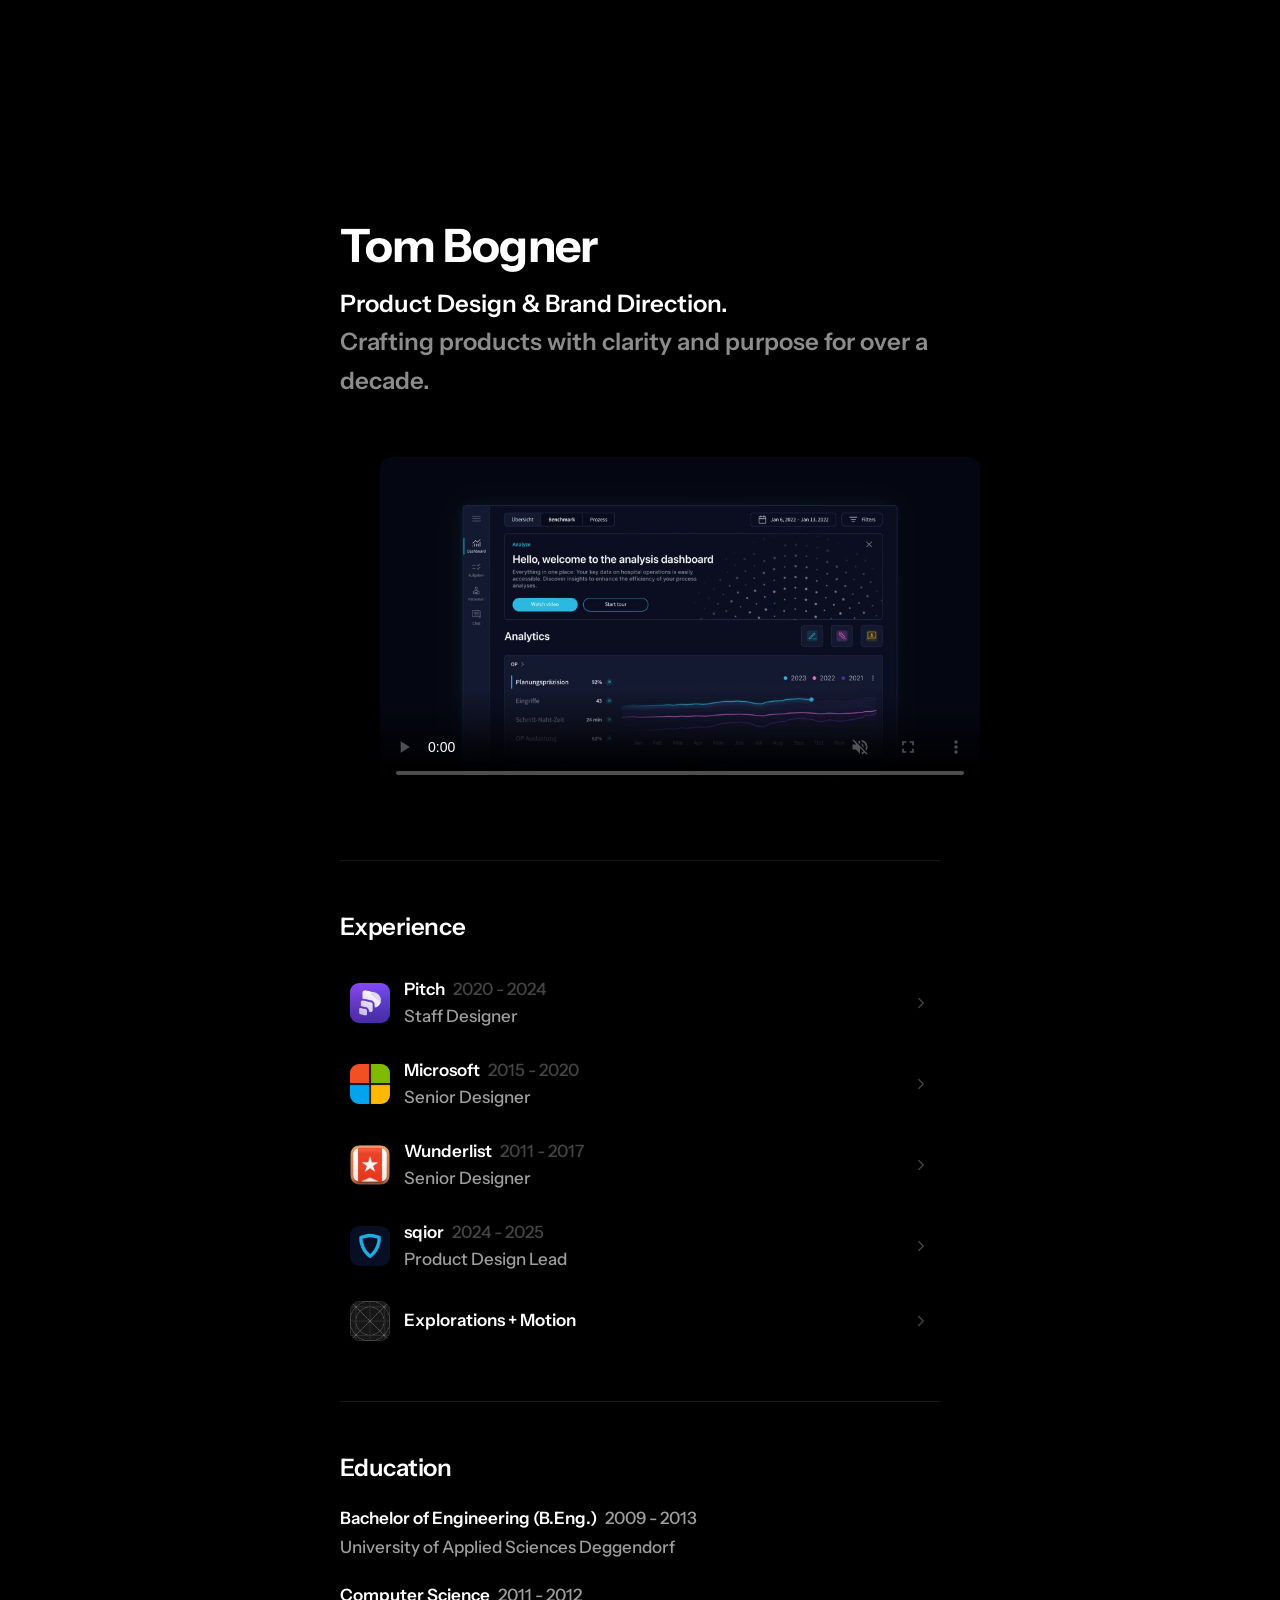
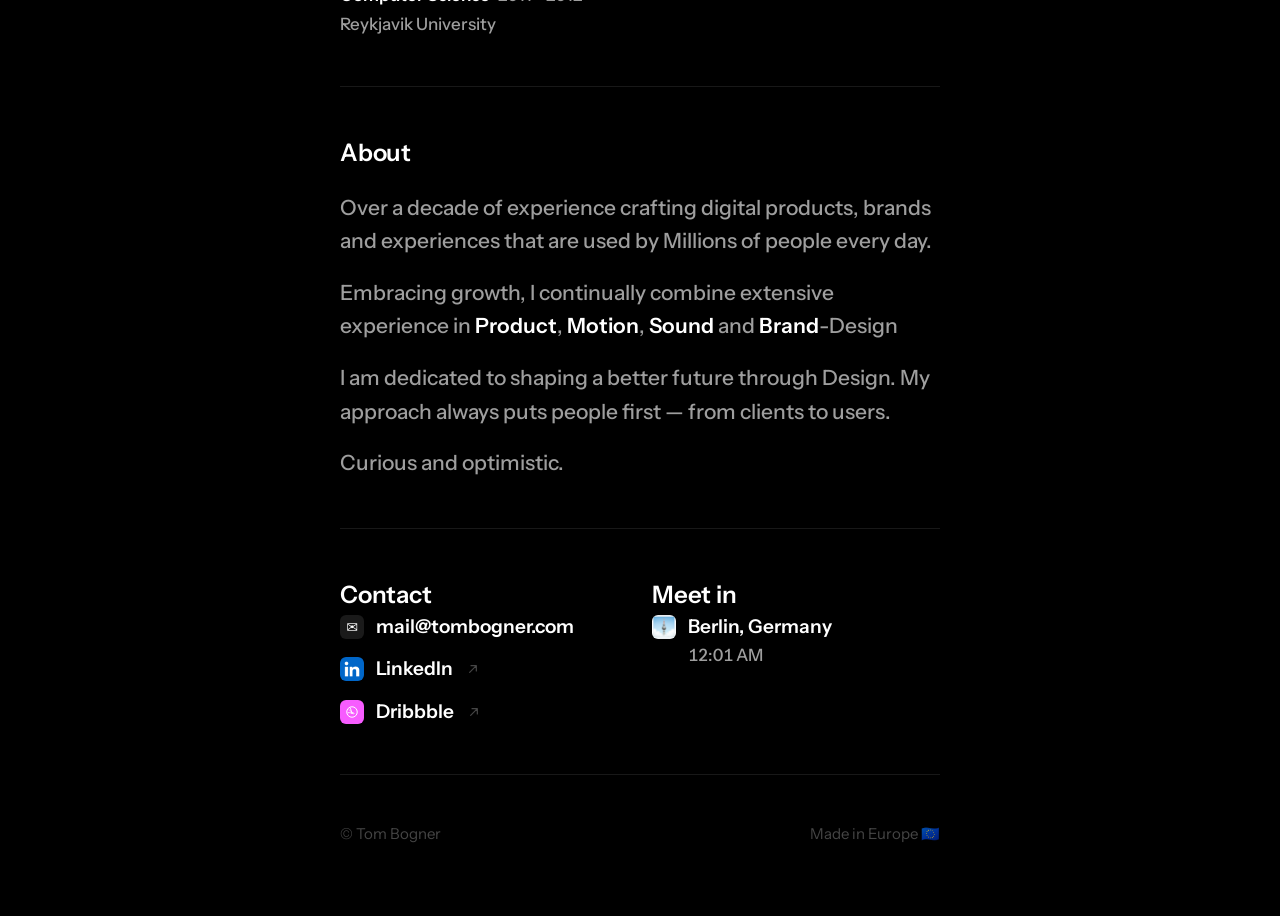
==== index.html @ 4bff400d "Add static portfolio homepage for GitHub Pages Migrate tombogner.com from Framer to a root-level sta" ====
<!DOCTYPE html>
<html lang="en">
  <head>
    <meta charset="utf-8" />
    <meta name="viewport" content="width=device-width, initial-scale=1" />
    <title>Tom Bogner</title>
    <meta name="description" content="Product Design &amp; Brand Direction." />
    <link rel="canonical" href="https://www.tombogner.com/" />

    <meta property="og:type" content="website" />
    <meta property="og:title" content="Tom Bogner" />
    <meta property="og:description" content="Product Design &amp; Brand Direction." />
    <meta property="og:url" content="https://www.tombogner.com/" />
    <meta property="og:image" content="https://www.tombogner.com/assets/og.jpg" />

    <meta name="twitter:card" content="summary_large_image" />
    <meta name="twitter:title" content="Tom Bogner" />
    <meta name="twitter:description" content="Product Design &amp; Brand Direction." />
    <meta name="twitter:image" content="https://www.tombogner.com/assets/og.jpg" />

    <link
      rel="icon"
      href="assets/favicon-light.png"
      media="(prefers-color-scheme: light)"
    />
    <link
      rel="icon"
      href="assets/favicon-dark.png"
      media="(prefers-color-scheme: dark)"
    />

    <link rel="preconnect" href="https://fonts.googleapis.com" />
    <link rel="preconnect" href="https://fonts.gstatic.com" crossorigin />
    <link
      href="https://fonts.googleapis.com/css2?family=Instrument+Sans:ital,wght@0,400;0,500;0,600;0,700;1,500;1,600;1,700&display=swap"
      rel="stylesheet"
    />
    <link rel="stylesheet" href="css/styles.css" />
  </head>
  <body>
    <div class="page">
      <header class="hero">
        <h1>Tom Bogner</h1>
        <p class="hero-lead">
          Product Design &amp; Brand Direction.<br />
          <span class="muted"
            >Crafting products with clarity and purpose for over a decade.</span
          >
        </p>
      </header>

      <figure class="media">
        <video
          controls
          muted
          playsinline
          preload="metadata"
          poster="assets/showreel-poster.jpg"
          aria-label="Selected work showreel"
        >
          <source src="assets/showreel.mp4" type="video/mp4" />
        </video>
      </figure>

      <hr class="divider" />

      <section class="section" id="experience" aria-labelledby="experience-title">
        <h2 class="section-title" id="experience-title">Experience</h2>
        <ul class="experience-list">
          <li>
            <a class="experience-item" href="pitch/">
              <img
                class="experience-logo"
                src="assets/logos/pitch.png"
                alt=""
                width="40"
                height="40"
              />
              <span class="experience-copy">
                <span class="experience-top">
                  <span class="experience-company">Pitch</span>
                  <span class="experience-years">2020 - 2024</span>
                </span>
                <span class="experience-role">Staff Designer</span>
              </span>
              <span class="chevron" aria-hidden="true">
                <svg viewBox="0 0 24 24" fill="none" stroke="currentColor" stroke-width="1.8">
                  <path d="M9 6l6 6-6 6" stroke-linecap="round" stroke-linejoin="round" />
                </svg>
              </span>
            </a>
          </li>
          <li>
            <a class="experience-item" href="microsoft/">
              <img
                class="experience-logo"
                src="assets/logos/microsoft.png"
                alt=""
                width="40"
                height="40"
              />
              <span class="experience-copy">
                <span class="experience-top">
                  <span class="experience-company">Microsoft</span>
                  <span class="experience-years">2015 - 2020</span>
                </span>
                <span class="experience-role">Senior Designer</span>
              </span>
              <span class="chevron" aria-hidden="true">
                <svg viewBox="0 0 24 24" fill="none" stroke="currentColor" stroke-width="1.8">
                  <path d="M9 6l6 6-6 6" stroke-linecap="round" stroke-linejoin="round" />
                </svg>
              </span>
            </a>
          </li>
          <li>
            <a class="experience-item" href="app-basics/">
              <img
                class="experience-logo"
                src="assets/logos/wunderlist.png"
                alt=""
                width="40"
                height="40"
              />
              <span class="experience-copy">
                <span class="experience-top">
                  <span class="experience-company">Wunderlist</span>
                  <span class="experience-years">2011 - 2017</span>
                </span>
                <span class="experience-role">Senior Designer</span>
              </span>
              <span class="chevron" aria-hidden="true">
                <svg viewBox="0 0 24 24" fill="none" stroke="currentColor" stroke-width="1.8">
                  <path d="M9 6l6 6-6 6" stroke-linecap="round" stroke-linejoin="round" />
                </svg>
              </span>
            </a>
          </li>
          <li>
            <a class="experience-item" href="sqior/">
              <img
                class="experience-logo"
                src="assets/logos/sqior.png"
                alt=""
                width="40"
                height="40"
              />
              <span class="experience-copy">
                <span class="experience-top">
                  <span class="experience-company">sqior</span>
                  <span class="experience-years">2024 - 2025</span>
                </span>
                <span class="experience-role">Product Design Lead</span>
              </span>
              <span class="chevron" aria-hidden="true">
                <svg viewBox="0 0 24 24" fill="none" stroke="currentColor" stroke-width="1.8">
                  <path d="M9 6l6 6-6 6" stroke-linecap="round" stroke-linejoin="round" />
                </svg>
              </span>
            </a>
          </li>
          <li>
            <a class="experience-item" href="motion-explorations/">
              <img
                class="experience-logo"
                src="assets/logos/explorations.png"
                alt=""
                width="40"
                height="40"
              />
              <span class="experience-copy">
                <span class="experience-top">
                  <span class="experience-company">Explorations + Motion</span>
                </span>
              </span>
              <span class="chevron" aria-hidden="true">
                <svg viewBox="0 0 24 24" fill="none" stroke="currentColor" stroke-width="1.8">
                  <path d="M9 6l6 6-6 6" stroke-linecap="round" stroke-linejoin="round" />
                </svg>
              </span>
            </a>
          </li>
        </ul>
      </section>

      <hr class="divider" />

      <section class="section" id="education" aria-labelledby="education-title">
        <h2 class="section-title" id="education-title">Education</h2>
        <ul class="education-list">
          <li class="education-item">
            <div class="education-top">
              <span class="education-degree">Bachelor of Engineering (B.Eng.)</span>
              <span class="education-years">2009 - 2013</span>
            </div>
            <div class="education-school">University of Applied Sciences Deggendorf</div>
          </li>
          <li class="education-item">
            <div class="education-top">
              <span class="education-degree">Computer Science</span>
              <span class="education-years">2011 - 2012</span>
            </div>
            <div class="education-school">Reykjavik University</div>
          </li>
        </ul>
      </section>

      <hr class="divider" />

      <section class="section" id="about" aria-labelledby="about-title">
        <h2 class="section-title" id="about-title">About</h2>
        <div class="about-copy">
          <p>
            Over a decade of experience crafting digital products, brands and
            experiences that are used by Millions of people every day.
          </p>
          <p>
            Embracing growth, I continually combine extensive experience in
            <span class="emphasis">Product</span>,
            <span class="emphasis">Motion</span>,
            <span class="emphasis">Sound</span> and
            <span class="emphasis">Brand</span>-Design
          </p>
          <p>
            I am dedicated to shaping a better future through Design. My approach
            always puts people first — from clients to users.
          </p>
          <p>Curious and optimistic.</p>
        </div>
      </section>

      <hr class="divider" />

      <section class="section bottom-grid" aria-label="Contact and location">
        <div id="contact">
          <h2 class="section-title">Contact</h2>
          <ul class="contact-list">
            <li>
              <a class="contact-link" href="mailto:thomasbogner89@gmail.com">
                <span class="icon-tile mail" aria-hidden="true">✉️</span>
                <span>mail@tombogner.com</span>
              </a>
            </li>
            <li>
              <a
                class="contact-link"
                href="https://www.linkedin.com/in/tbogner/"
                target="_blank"
                rel="noopener noreferrer"
              >
                <span class="icon-tile" aria-hidden="true">
                  <img src="assets/logos/linkedin.png" alt="" width="24" height="24" />
                </span>
                <span>LinkedIn</span>
                <span class="external" aria-hidden="true">
                  <svg viewBox="0 0 24 24" fill="none" stroke="currentColor" stroke-width="1.8">
                    <path d="M7 17L17 7M9 7h8v8" stroke-linecap="round" stroke-linejoin="round" />
                  </svg>
                </span>
              </a>
            </li>
            <li>
              <a
                class="contact-link"
                href="https://dribbble.com/bogner"
                target="_blank"
                rel="noopener noreferrer"
              >
                <span class="icon-tile dribbble" aria-hidden="true">
                  <svg viewBox="0 0 24 24" aria-hidden="true">
                    <circle cx="12" cy="12" r="9" fill="none" stroke="currentColor" stroke-width="1.7" />
                    <path
                      d="M7.2 8.2c2.4 2.7 5.1 4.8 8.3 6.1M5.4 13.2c2.9-.3 5.7.1 8.6 1.8M9.2 5.6c1.5 2.8 2.4 5.8 2.6 8.9"
                      fill="none"
                      stroke="currentColor"
                      stroke-width="1.5"
                      stroke-linecap="round"
                    />
                  </svg>
                </span>
                <span>Dribbble</span>
                <span class="external" aria-hidden="true">
                  <svg viewBox="0 0 24 24" fill="none" stroke="currentColor" stroke-width="1.8">
                    <path d="M7 17L17 7M9 7h8v8" stroke-linecap="round" stroke-linejoin="round" />
                  </svg>
                </span>
              </a>
            </li>
          </ul>
        </div>

        <div id="meet">
          <h2 class="section-title">Meet in</h2>
          <ul class="meet-list">
            <li>
              <div class="meet-row">
                <span class="icon-tile" aria-hidden="true">
                  <img src="assets/logos/berlin.png" alt="" width="24" height="24" />
                </span>
                <span>Berlin, Germany</span>
              </div>
              <div
                class="berlin-time"
                id="berlin-clock"
                aria-live="polite"
                title="Current time in Europe/Berlin"
              >
                --:--
              </div>
            </li>
          </ul>
        </div>
      </section>

      <hr class="divider" />

      <footer class="site-footer">
        <span>© Tom Bogner</span>
        <a href="presentation/">Made in Europe 🇪🇺</a>
      </footer>
    </div>

    <script src="js/main.js" defer></script>
  </body>
</html>
---- css/styles.css ----
:root {
  --bg: #000000;
  --bg-elevated: #0a0a0a;
  --text: #ffffff;
  --text-muted: #9e9e9e;
  --text-dim: #454545;
  --text-soft: rgb(140, 140, 140);
  --accent-pink: #f75cff;
  --accent-blue: rgb(0, 153, 255);
  --divider: #ededed1a;
  --font: "Instrument Sans", system-ui, sans-serif;
  --content-width: 680px;
  --radius-media: 12px;
  --radius-row: 10px;
}

*,
*::before,
*::after {
  box-sizing: border-box;
}

html {
  scroll-behavior: smooth;
}

body {
  margin: 0;
  min-height: 100vh;
  background: var(--bg);
  color: var(--text);
  font-family: var(--font);
  font-size: 17px;
  line-height: 1.5;
  -webkit-font-smoothing: antialiased;
  text-rendering: optimizeLegibility;
}

img,
video {
  display: block;
  max-width: 100%;
}

a {
  color: inherit;
  text-decoration: none;
}

a:focus-visible {
  outline: 2px solid var(--accent-blue);
  outline-offset: 3px;
}

.page {
  width: min(100%, var(--content-width));
  margin: 0 auto;
  padding: 80px 40px 48px;
  display: flex;
  flex-direction: column;
  gap: 40px;
}

/* Hero */
.hero {
  display: flex;
  flex-direction: column;
  gap: 12px;
  padding-top: clamp(48px, 18vh, 140px);
  opacity: 0;
  transform: translateY(16px);
  animation: rise 0.8s ease forwards;
}

.hero h1 {
  margin: 0;
  font-size: clamp(36px, 7vw, 46px);
  font-weight: 700;
  letter-spacing: -0.02em;
  line-height: 1.15;
}

.hero-lead {
  margin: 0;
  font-size: clamp(18px, 3.2vw, 24px);
  font-weight: 600;
  line-height: 1.6;
}

.hero-lead .muted {
  color: var(--text-soft);
}

/* Media */
.media {
  width: 100%;
  border-radius: var(--radius-media);
  overflow: hidden;
  background: #111;
  opacity: 0;
  transform: translateY(20px);
  animation: rise 0.9s ease 0.12s forwards;
}

.media video {
  width: 100%;
  aspect-ratio: 16 / 9;
  object-fit: cover;
  background: #000;
}

/* Sections */
.section {
  display: flex;
  flex-direction: column;
  gap: 20px;
  padding-top: 8px;
  opacity: 0;
  transform: translateY(18px);
}

.section.is-visible {
  animation: rise 0.7s ease forwards;
}

.section-title {
  margin: 0;
  font-size: 24px;
  font-weight: 600;
  letter-spacing: -0.01em;
}

.divider {
  width: min(100%, 600px);
  height: 1px;
  background: var(--divider);
  border: 0;
  margin: 8px 0 0;
}

/* Experience */
.experience-list {
  list-style: none;
  margin: 0;
  padding: 0;
  display: flex;
  flex-direction: column;
  gap: 4px;
}

.experience-item {
  display: flex;
  align-items: center;
  gap: 14px;
  width: 100%;
  padding: 12px 10px;
  border-radius: var(--radius-row);
  background: transparent;
  transition: background-color 0.25s ease, transform 0.25s ease;
}

.experience-item:hover {
  background: var(--bg-elevated);
}

.experience-item:hover .chevron {
  color: var(--text);
  transform: translateX(3px);
}

.experience-logo {
  width: 40px;
  height: 40px;
  border-radius: 9px;
  object-fit: cover;
  flex: none;
  background: #111;
}

.experience-copy {
  flex: 1;
  min-width: 0;
  display: flex;
  flex-direction: column;
  gap: 2px;
}

.experience-top {
  display: flex;
  flex-wrap: wrap;
  align-items: baseline;
  gap: 8px;
  font-size: 17px;
}

.experience-company {
  font-weight: 600;
  color: var(--text);
}

.experience-years {
  font-weight: 500;
  color: var(--text-dim);
}

.experience-role {
  font-size: 17px;
  font-weight: 500;
  color: var(--text-muted);
}

.chevron {
  flex: none;
  color: var(--text-dim);
  transition: color 0.25s ease, transform 0.25s ease;
  display: inline-flex;
}

.chevron svg {
  width: 18px;
  height: 18px;
}

/* Education */
.education-list {
  list-style: none;
  margin: 0;
  padding: 0;
  display: flex;
  flex-direction: column;
  gap: 22px;
}

.education-item {
  display: flex;
  flex-direction: column;
  gap: 4px;
}

.education-top {
  display: flex;
  flex-wrap: wrap;
  align-items: baseline;
  gap: 8px;
  font-size: 17px;
}

.education-degree {
  font-weight: 600;
  color: var(--text);
}

.education-years {
  font-weight: 500;
  color: var(--text-muted);
}

.education-school {
  font-size: 17px;
  font-weight: 500;
  color: var(--text-muted);
}

/* About */
.about-copy {
  display: flex;
  flex-direction: column;
  gap: 18px;
  max-width: 600px;
}

.about-copy p {
  margin: 0;
  font-size: clamp(17px, 2.4vw, 21px);
  font-weight: 500;
  line-height: 1.6;
  color: var(--text-muted);
}

.about-copy .emphasis {
  color: var(--text);
  font-weight: 600;
}

/* Contact + Meet */
.bottom-grid {
  display: grid;
  grid-template-columns: 1fr 1fr;
  gap: 32px 24px;
}

.contact-list,
.meet-list {
  list-style: none;
  margin: 0;
  padding: 0;
  display: flex;
  flex-direction: column;
  gap: 14px;
}

.contact-link,
.meet-row {
  display: flex;
  align-items: center;
  gap: 12px;
  font-size: 19px;
  font-weight: 600;
  min-height: 28px;
}

.contact-link {
  width: fit-content;
  transition: opacity 0.2s ease;
}

.contact-link:hover {
  opacity: 0.8;
}

.contact-link .external {
  color: var(--text-dim);
  display: inline-flex;
}

.contact-link .external svg {
  width: 16px;
  height: 16px;
}

.icon-tile {
  width: 24px;
  height: 24px;
  border-radius: 6px;
  display: inline-flex;
  align-items: center;
  justify-content: center;
  flex: none;
  overflow: hidden;
  font-size: 14px;
  line-height: 1;
}

.icon-tile img {
  width: 100%;
  height: 100%;
  object-fit: cover;
}

.icon-tile.mail {
  background: #1a1a1a;
}

.icon-tile.dribbble {
  background: var(--accent-pink);
  color: #fff;
}

.icon-tile.dribbble svg {
  width: 14px;
  height: 14px;
  fill: currentColor;
}

.berlin-time {
  margin: 2px 0 0 36px;
  font-size: 17px;
  font-weight: 500;
  color: var(--text-muted);
  font-variant-numeric: tabular-nums;
}

/* Footer */
.site-footer {
  display: flex;
  justify-content: space-between;
  align-items: center;
  gap: 16px;
  padding-top: 8px;
  padding-bottom: 24px;
  font-size: 15px;
  line-height: 1.4;
  color: var(--text-dim);
}

.site-footer a {
  color: var(--text-dim);
  transition: color 0.2s ease;
}

.site-footer a:hover {
  color: var(--text-muted);
}

/* Case study stubs */
.stub-page {
  min-height: 100vh;
  display: flex;
  flex-direction: column;
}

.stub-nav {
  width: min(100%, var(--content-width));
  margin: 0 auto;
  padding: 28px 40px 0;
}

.stub-nav a {
  color: var(--text-muted);
  font-weight: 500;
  transition: color 0.2s ease;
}

.stub-nav a:hover {
  color: var(--text);
}

.stub-main {
  width: min(100%, var(--content-width));
  margin: 0 auto;
  padding: 80px 40px 64px;
  flex: 1;
}

.stub-eyebrow {
  margin: 0 0 12px;
  color: var(--text-muted);
  font-size: 17px;
  font-weight: 500;
}

.stub-main h1 {
  margin: 0 0 16px;
  font-size: clamp(32px, 6vw, 42px);
  font-weight: 700;
  letter-spacing: -0.02em;
}

.stub-main p {
  margin: 0;
  max-width: 36em;
  color: var(--text-muted);
  font-size: 19px;
  line-height: 1.6;
}

@keyframes rise {
  to {
    opacity: 1;
    transform: translateY(0);
  }
}

@media (max-width: 720px) {
  .page {
    padding: 48px 24px 40px;
    gap: 32px;
  }

  .hero {
    padding-top: 36px;
  }

  .bottom-grid {
    grid-template-columns: 1fr;
    gap: 40px;
  }

  .berlin-time {
    margin-left: 36px;
  }

  .site-footer {
    flex-direction: column;
    align-items: flex-start;
  }

  .stub-nav,
  .stub-main {
    padding-left: 24px;
    padding-right: 24px;
  }
}

@media (prefers-reduced-motion: reduce) {
  *,
  *::before,
  *::after {
    animation: none !important;
    transition: none !important;
  }

  .hero,
  .media,
  .section {
    opacity: 1;
    transform: none;
  }
}
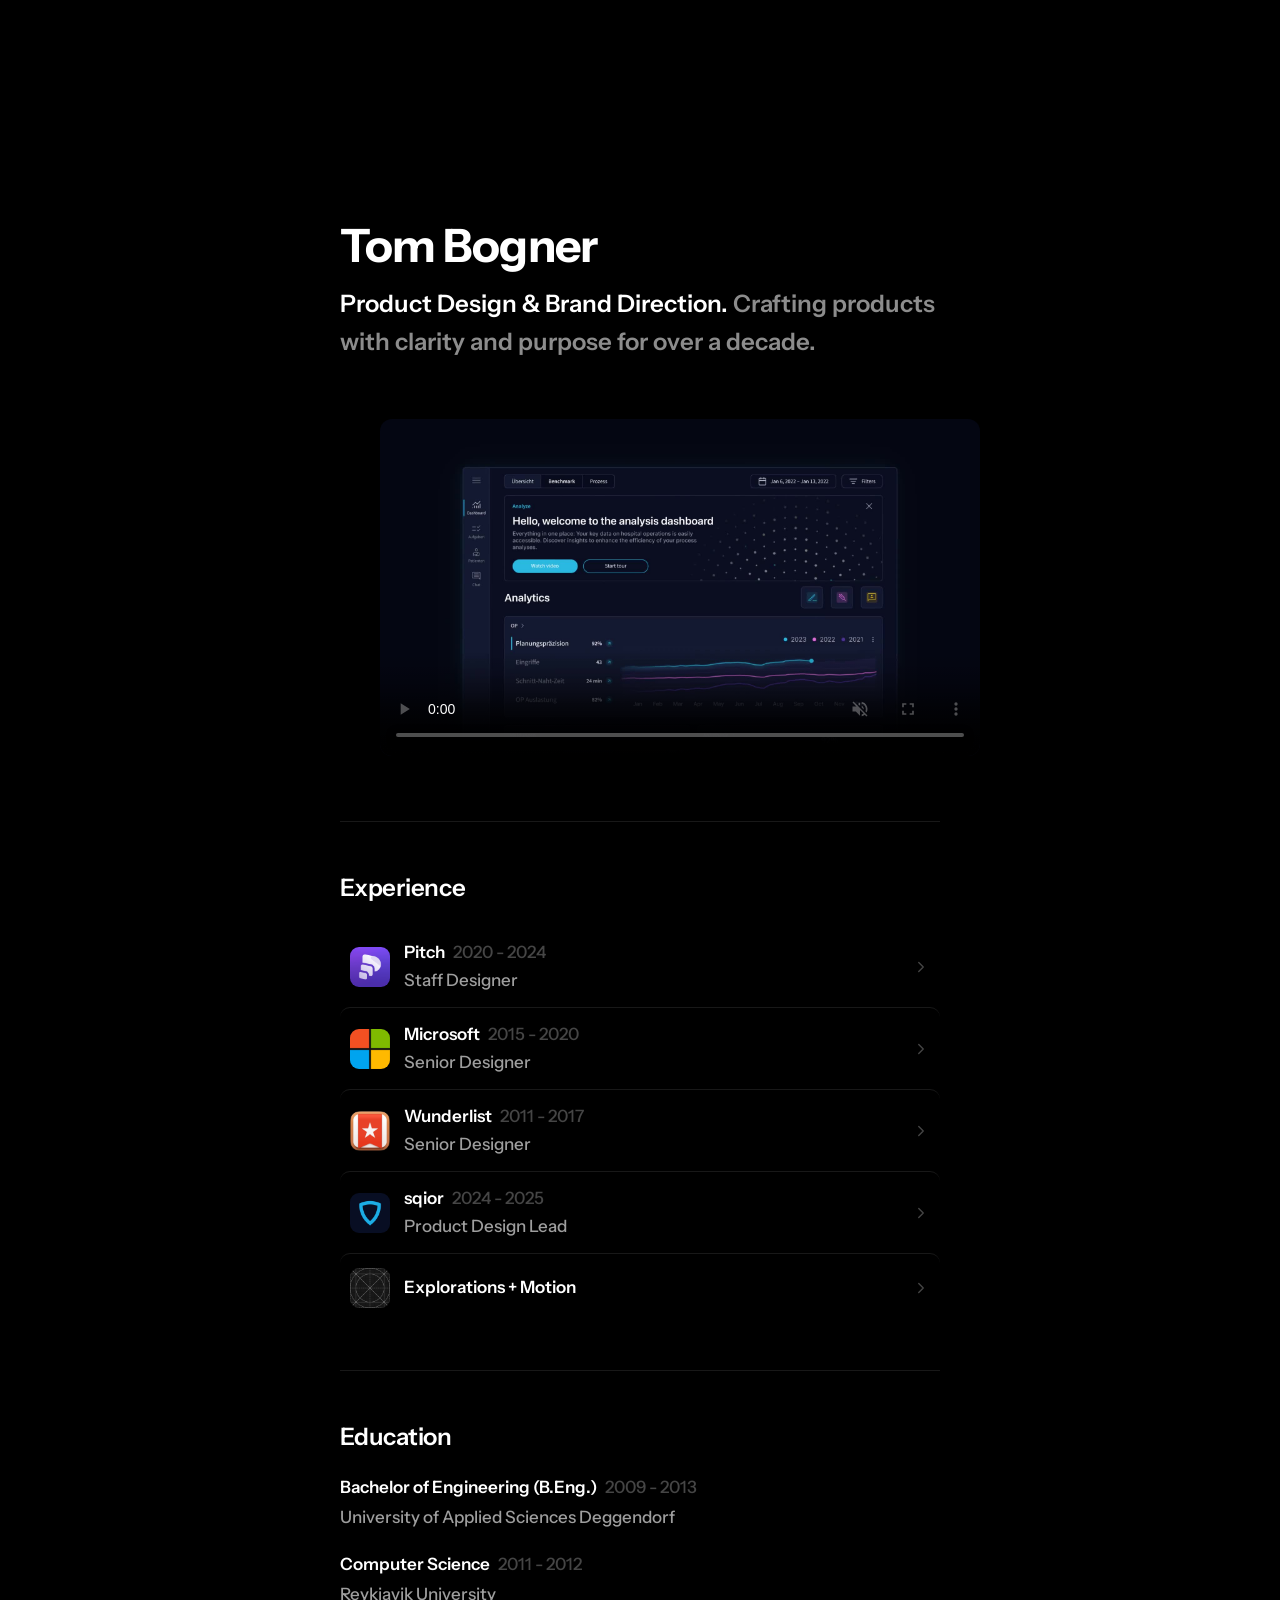
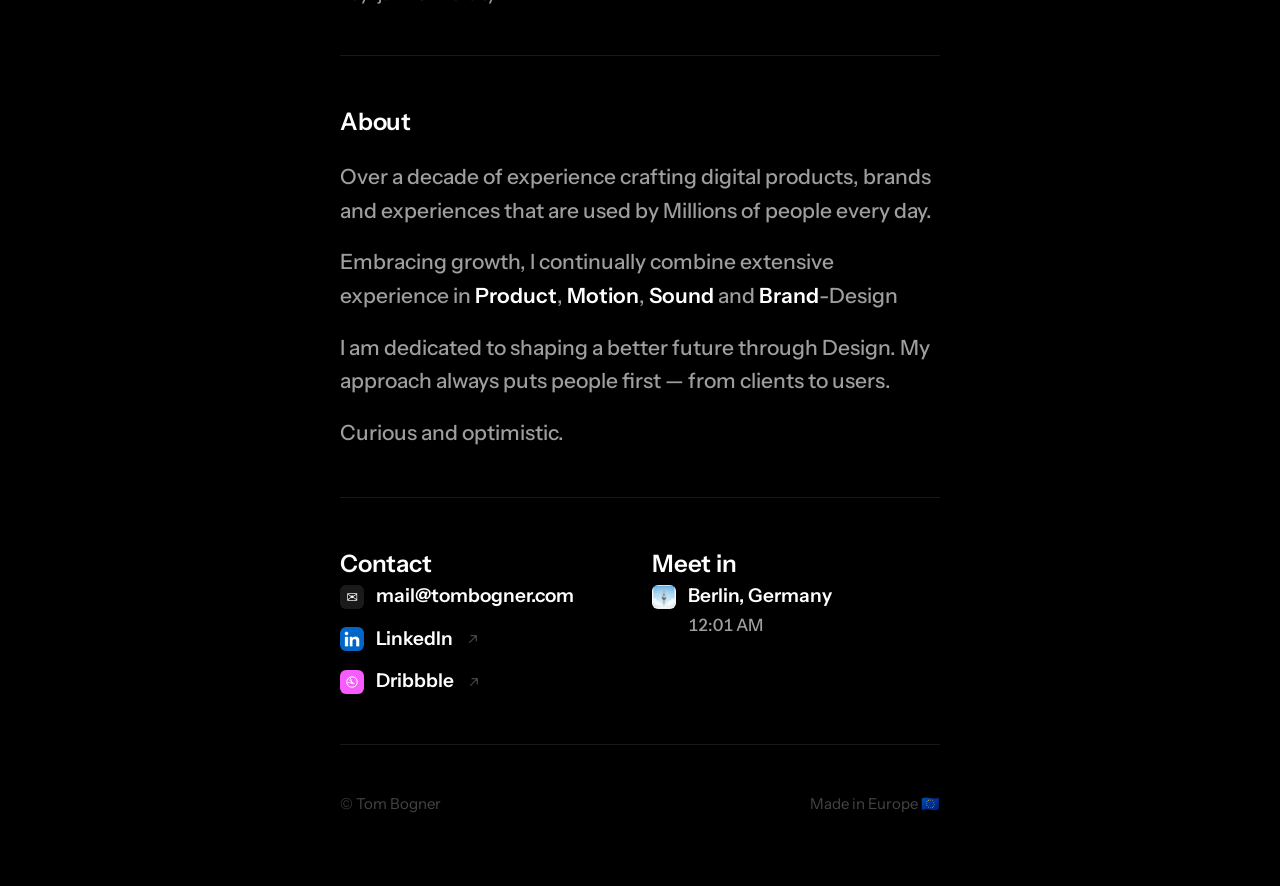
==== commit a30fbe29: "Fix hero lead into one wrapping text block Remove the forced line break so Product Design and Crafti" ====
--- a/index.html
+++ b/index.html
@@ -42,7 +42,7 @@
       <header class="hero">
         <h1>Tom Bogner</h1>
         <p class="hero-lead">
-          Product Design &amp; Brand Direction.<br />
+          Product Design &amp; Brand Direction.
           <span class="muted"
             >Crafting products with clarity and purpose for over a decade.</span
           >
--- a/css/styles.css
+++ b/css/styles.css
@@ -67,6 +67,9 @@
   flex-direction: column;
   gap: 12px;
   padding-top: clamp(48px, 18vh, 140px);
+}
+
+.js-ready .hero {
   opacity: 0;
   transform: translateY(16px);
   animation: rise 0.8s ease forwards;
@@ -82,6 +85,7 @@
 
 .hero-lead {
   margin: 0;
+  max-width: 600px;
   font-size: clamp(18px, 3.2vw, 24px);
   font-weight: 600;
   line-height: 1.6;
@@ -89,6 +93,7 @@
 
 .hero-lead .muted {
   color: var(--text-soft);
+  font-weight: 600;
 }
 
 /* Media */
@@ -97,6 +102,9 @@
   border-radius: var(--radius-media);
   overflow: hidden;
   background: #111;
+}
+
+.js-ready .media {
   opacity: 0;
   transform: translateY(20px);
   animation: rise 0.9s ease 0.12s forwards;
@@ -115,11 +123,14 @@
   flex-direction: column;
   gap: 20px;
   padding-top: 8px;
+}
+
+.js-ready .section {
   opacity: 0;
   transform: translateY(18px);
 }
 
-.section.is-visible {
+.js-ready .section.is-visible {
   animation: rise 0.7s ease forwards;
 }
 
@@ -145,7 +156,11 @@
   padding: 0;
   display: flex;
   flex-direction: column;
-  gap: 4px;
+  gap: 0;
+}
+
+.experience-list > li + li .experience-item {
+  border-top: 1px solid var(--divider);
 }
 
 .experience-item {
@@ -153,7 +168,7 @@
   align-items: center;
   gap: 14px;
   width: 100%;
-  padding: 12px 10px;
+  padding: 14px 10px;
   border-radius: var(--radius-row);
   background: transparent;
   transition: background-color 0.25s ease, transform 0.25s ease;
@@ -252,7 +267,7 @@
 
 .education-years {
   font-weight: 500;
-  color: var(--text-muted);
+  color: var(--text-dim);
 }
 
 .education-school {
@@ -492,8 +507,9 @@
 
   .hero,
   .media,
-  .section {
-    opacity: 1;
-    transform: none;
-  }
-}
+  .js-ready .section,
+  .js-ready .section.is-visible {
+    opacity: 1 !important;
+    transform: none !important;
+  }
+}
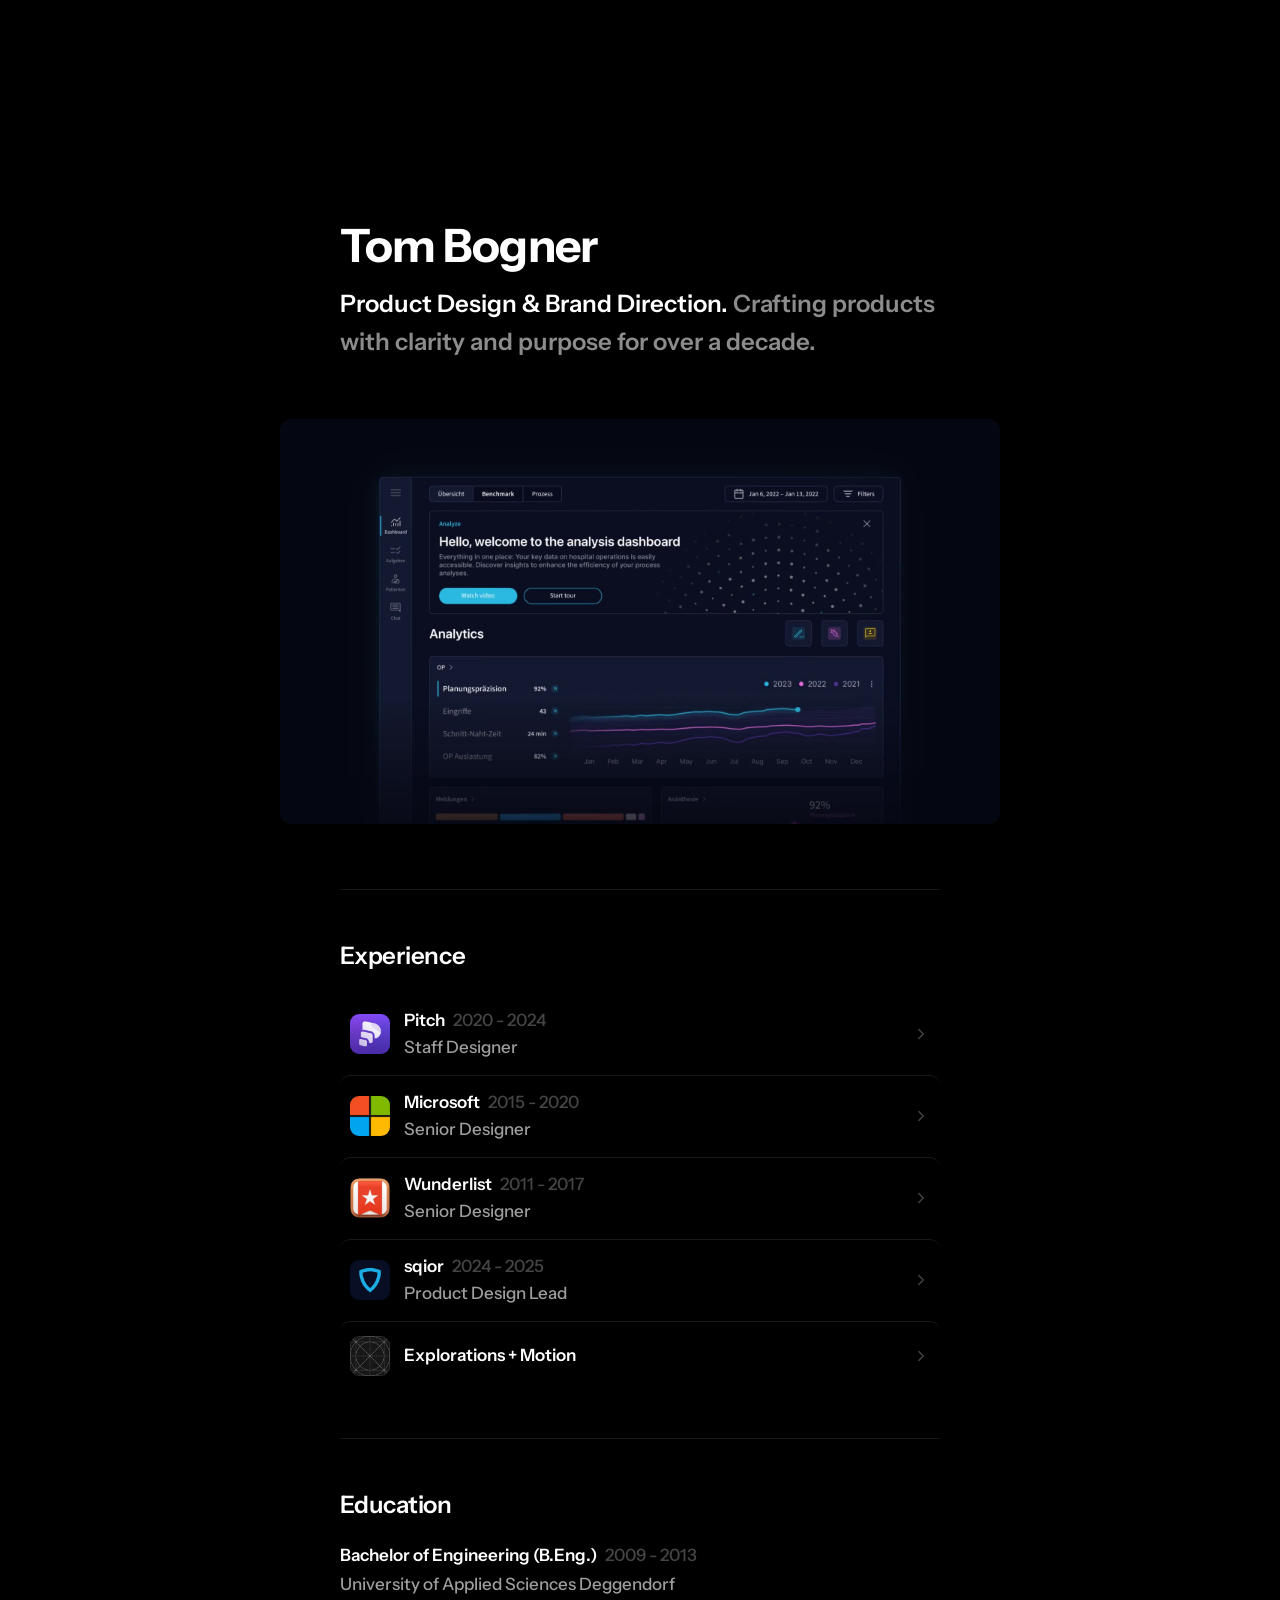
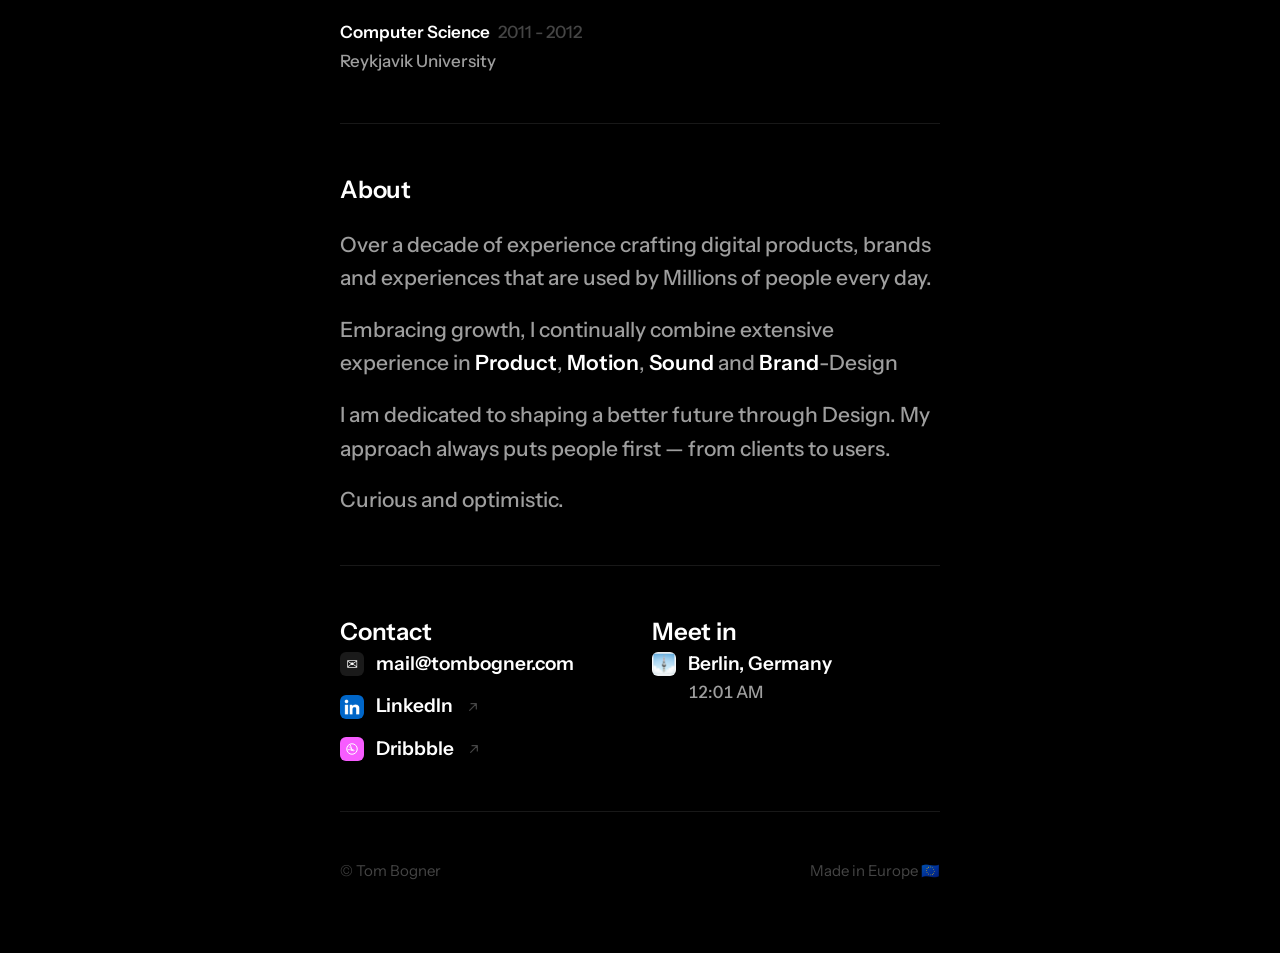
==== commit 9cb2e0c7: "Enlarge showreel: autoplay and hover controls Match live 120% media width, autoplay+loop the muted s" ====
--- a/index.html
+++ b/index.html
@@ -51,8 +51,10 @@
 
       <figure class="media">
         <video
-          controls
+          id="showreel"
+          autoplay
           muted
+          loop
           playsinline
           preload="metadata"
           poster="assets/showreel-poster.jpg"
--- a/css/styles.css
+++ b/css/styles.css
@@ -98,7 +98,10 @@
 
 /* Media */
 .media {
-  width: 100%;
+  width: 120%;
+  max-width: 100vw;
+  margin-left: 50%;
+  translate: -50% 0;
   border-radius: var(--radius-media);
   overflow: hidden;
   background: #111;
@@ -115,6 +118,7 @@
   aspect-ratio: 16 / 9;
   object-fit: cover;
   background: #000;
+  border-radius: var(--radius-media);
 }
 
 /* Sections */
@@ -476,6 +480,12 @@
     padding-top: 36px;
   }
 
+  .media {
+    width: 100%;
+    margin-left: 0;
+    translate: none;
+  }
+
   .bottom-grid {
     grid-template-columns: 1fr;
     gap: 40px;
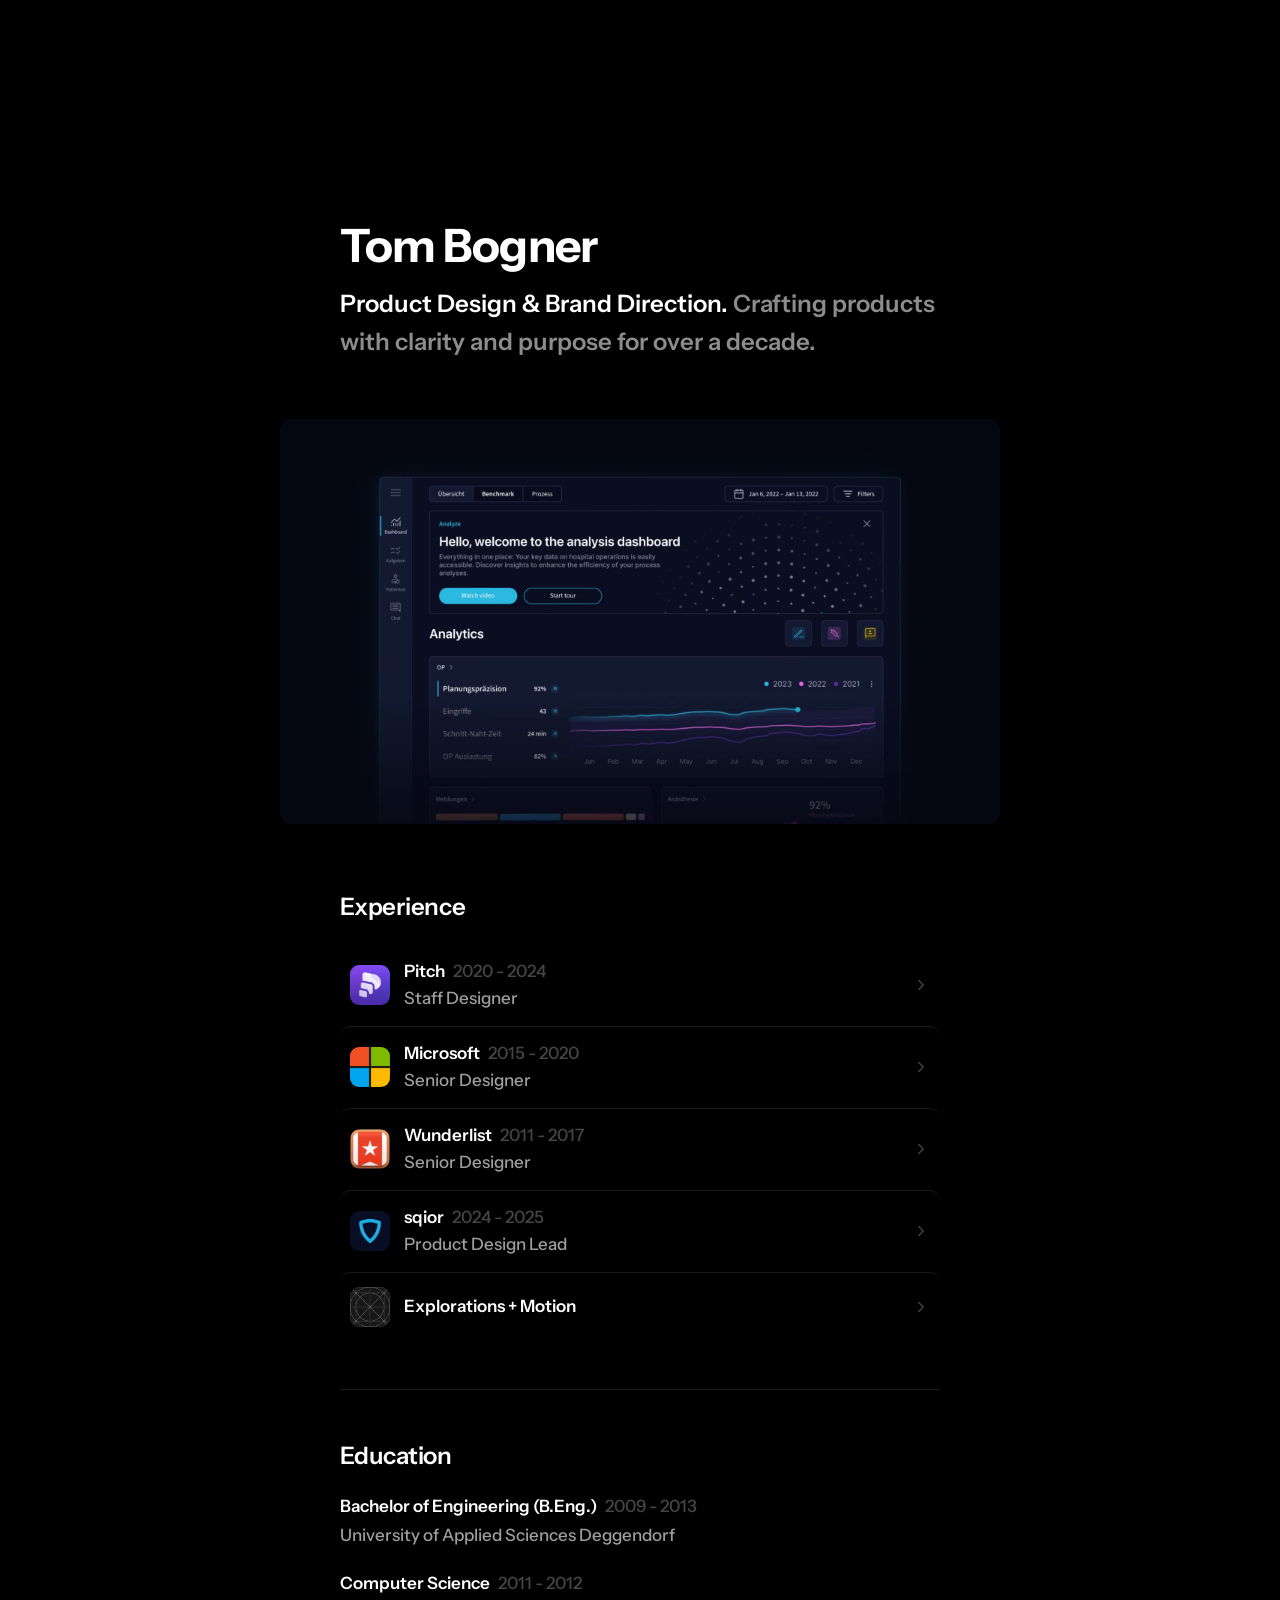
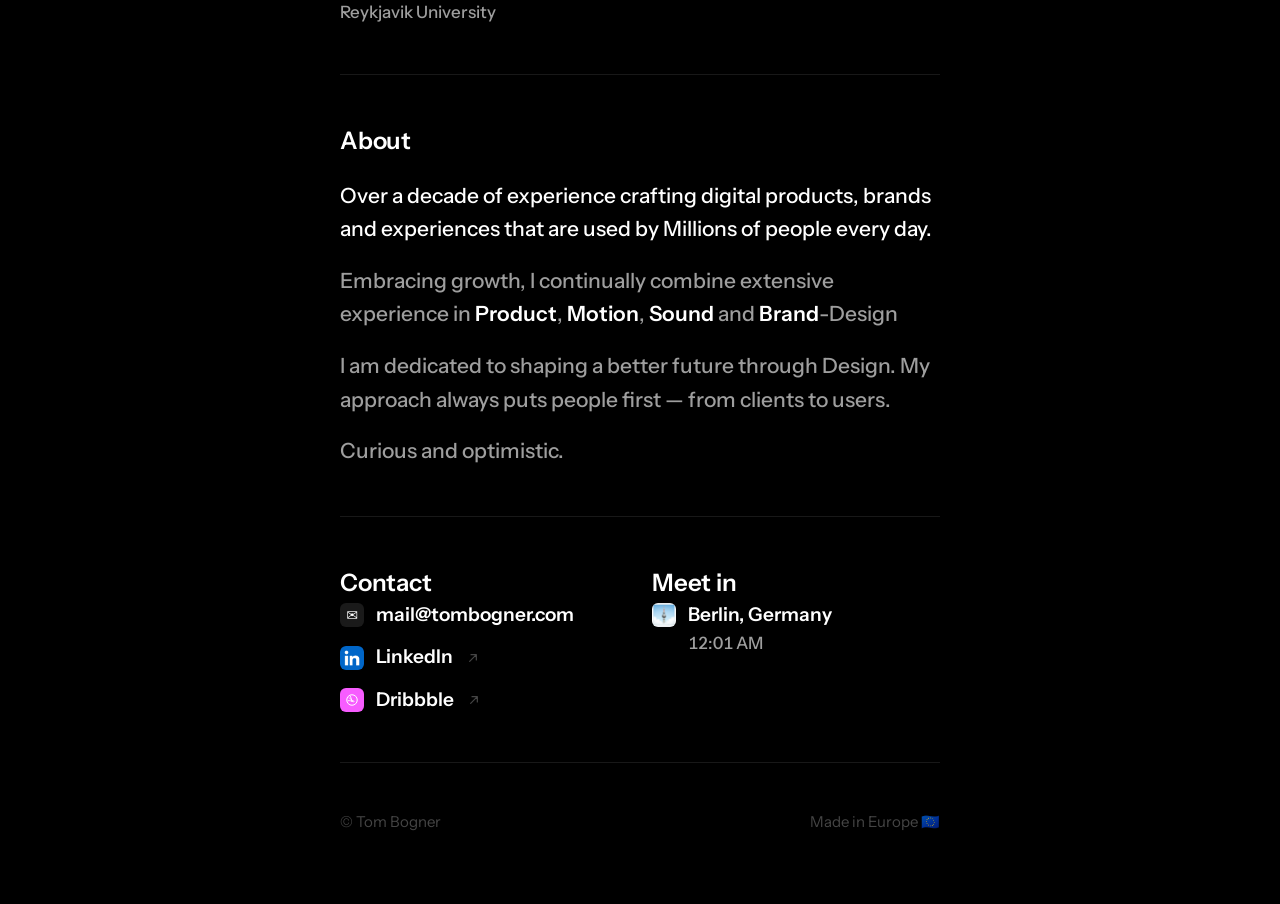
==== commit 37e7a1d4: "Remove divider above Experience section Co-authored-by: Zu3nder <Zu3nder@users.noreply.github.com>" ====
--- a/index.html
+++ b/index.html
@@ -63,8 +63,6 @@
           <source src="assets/showreel.mp4" type="video/mp4" />
         </video>
       </figure>
-
-      <hr class="divider" />
 
       <section class="section" id="experience" aria-labelledby="experience-title">
         <h2 class="section-title" id="experience-title">Experience</h2>
--- a/css/styles.css
+++ b/css/styles.css
@@ -296,6 +296,10 @@
   color: var(--text-muted);
 }
 
+.about-copy p:first-child {
+  color: var(--text);
+}
+
 .about-copy .emphasis {
   color: var(--text);
   font-weight: 600;
@@ -411,56 +415,126 @@
   color: var(--text-muted);
 }
 
-/* Case study stubs */
-.stub-page {
+/* Case study pages */
+.case-shell {
   min-height: 100vh;
-  display: flex;
-  flex-direction: column;
-}
-
-.stub-nav {
+}
+
+.case-nav {
+  position: sticky;
+  top: 0;
+  z-index: 10;
   width: min(100%, var(--content-width));
   margin: 0 auto;
-  padding: 28px 40px 0;
-}
-
-.stub-nav a {
-  color: var(--text-muted);
-  font-weight: 500;
-  transition: color 0.2s ease;
-}
-
-.stub-nav a:hover {
-  color: var(--text);
-}
-
-.stub-main {
+  padding: 24px 40px;
+  display: flex;
+  align-items: center;
+  gap: 10px;
+  font-size: 15px;
+  font-weight: 500;
+  background: linear-gradient(to bottom, rgba(0, 0, 0, 0.92), rgba(0, 0, 0, 0.72), transparent);
+}
+
+.case-nav a {
+  color: var(--text);
+  transition: opacity 0.2s ease;
+}
+
+.case-nav a:hover {
+  opacity: 0.7;
+}
+
+.case-nav-sep,
+.case-nav-current {
+  color: var(--text-muted);
+}
+
+.case-page {
   width: min(100%, var(--content-width));
   margin: 0 auto;
-  padding: 80px 40px 64px;
-  flex: 1;
-}
-
-.stub-eyebrow {
-  margin: 0 0 12px;
-  color: var(--text-muted);
-  font-size: 17px;
-  font-weight: 500;
-}
-
-.stub-main h1 {
-  margin: 0 0 16px;
-  font-size: clamp(32px, 6vw, 42px);
+  padding: 40px 40px 96px;
+  display: flex;
+  flex-direction: column;
+  gap: 40px;
+}
+
+.case-intro {
+  display: flex;
+  flex-direction: column;
+  gap: 20px;
+  max-width: 100%;
+}
+
+.case-intro h1 {
+  margin: 0;
+  font-size: clamp(32px, 5.5vw, 42px);
   font-weight: 700;
   letter-spacing: -0.02em;
-}
-
-.stub-main p {
-  margin: 0;
-  max-width: 36em;
-  color: var(--text-muted);
-  font-size: 19px;
+  line-height: 1.15;
+}
+
+.case-copy {
+  display: flex;
+  flex-direction: column;
+  gap: 18px;
+}
+
+.case-copy p {
+  margin: 0;
+  font-size: clamp(17px, 2.2vw, 21px);
+  font-weight: 500;
   line-height: 1.6;
+  color: var(--text-muted);
+}
+
+.case-copy strong {
+  color: var(--text);
+  font-weight: 600;
+}
+
+.case-link {
+  margin: 0;
+  font-size: clamp(17px, 2.2vw, 21px);
+  font-weight: 500;
+  line-height: 1.6;
+  color: var(--text-muted);
+}
+
+.case-link a {
+  color: var(--accent-blue);
+  text-decoration: underline;
+  text-underline-offset: 3px;
+  transition: opacity 0.2s ease;
+}
+
+.case-link a:hover {
+  opacity: 0.8;
+}
+
+.case-media {
+  display: flex;
+  flex-direction: column;
+  gap: 32px;
+  width: 100%;
+}
+
+.case-media img,
+.case-media video {
+  width: 100%;
+  height: auto;
+  border-radius: var(--radius-media);
+  background: #111;
+}
+
+.case-media video {
+  object-fit: contain;
+}
+
+.case-caption {
+  margin: -12px 0 0;
+  font-size: 17px;
+  font-weight: 500;
+  color: var(--text-muted);
 }
 
 @keyframes rise {
@@ -500,10 +574,20 @@
     align-items: flex-start;
   }
 
-  .stub-nav,
-  .stub-main {
+  .case-nav,
+  .case-page {
     padding-left: 24px;
     padding-right: 24px;
+  }
+
+  .case-page {
+    padding-top: 24px;
+    padding-bottom: 64px;
+    gap: 32px;
+  }
+
+  .case-media {
+    gap: 24px;
   }
 }
 
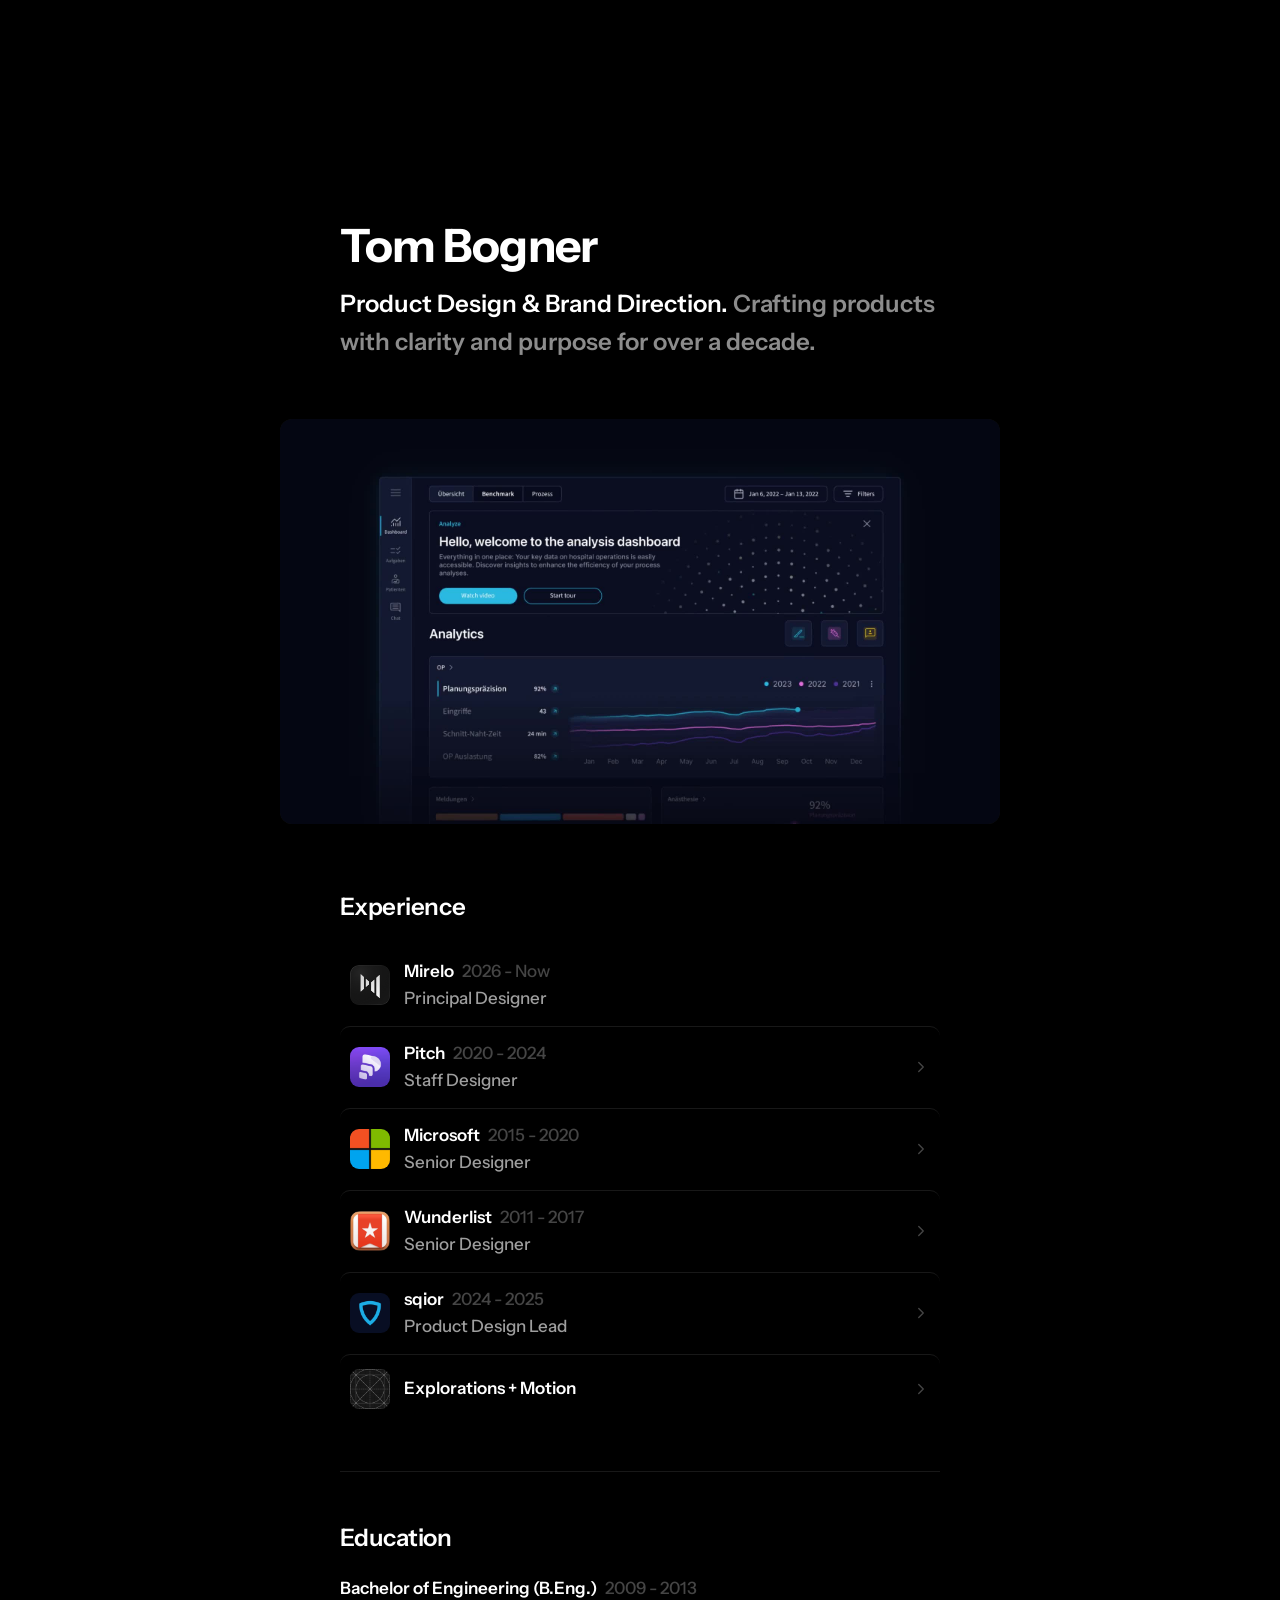
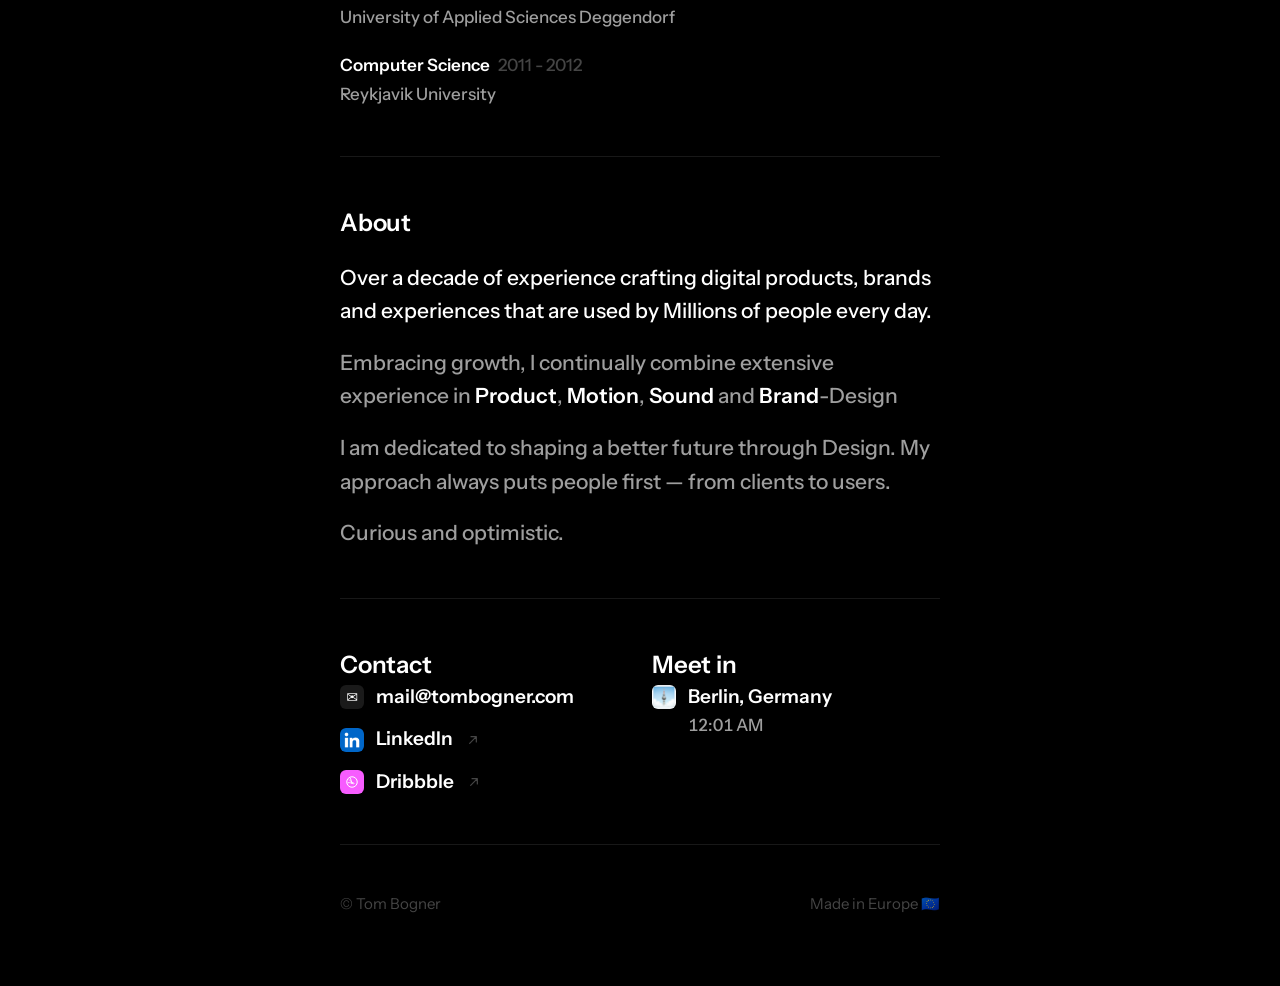
==== commit f7f848cf: "Add Mirelo experience entry without case-study link Show Mirelo 2026–Now as Principal Designer at th" ====
--- a/index.html
+++ b/index.html
@@ -67,6 +67,24 @@
       <section class="section" id="experience" aria-labelledby="experience-title">
         <h2 class="section-title" id="experience-title">Experience</h2>
         <ul class="experience-list">
+          <li>
+            <div class="experience-item experience-item--static">
+              <img
+                class="experience-logo"
+                src="assets/logos/mirelo.png"
+                alt=""
+                width="40"
+                height="40"
+              />
+              <span class="experience-copy">
+                <span class="experience-top">
+                  <span class="experience-company">Mirelo</span>
+                  <span class="experience-years">2026 - Now</span>
+                </span>
+                <span class="experience-role">Principal Designer</span>
+              </span>
+            </div>
+          </li>
           <li>
             <a class="experience-item" href="pitch/">
               <img
--- a/css/styles.css
+++ b/css/styles.css
@@ -182,9 +182,17 @@
   background: var(--bg-elevated);
 }
 
-.experience-item:hover .chevron {
+a.experience-item:hover .chevron {
   color: var(--text);
   transform: translateX(3px);
+}
+
+.experience-item--static {
+  cursor: default;
+}
+
+.experience-item--static:hover {
+  background: transparent;
 }
 
 .experience-logo {
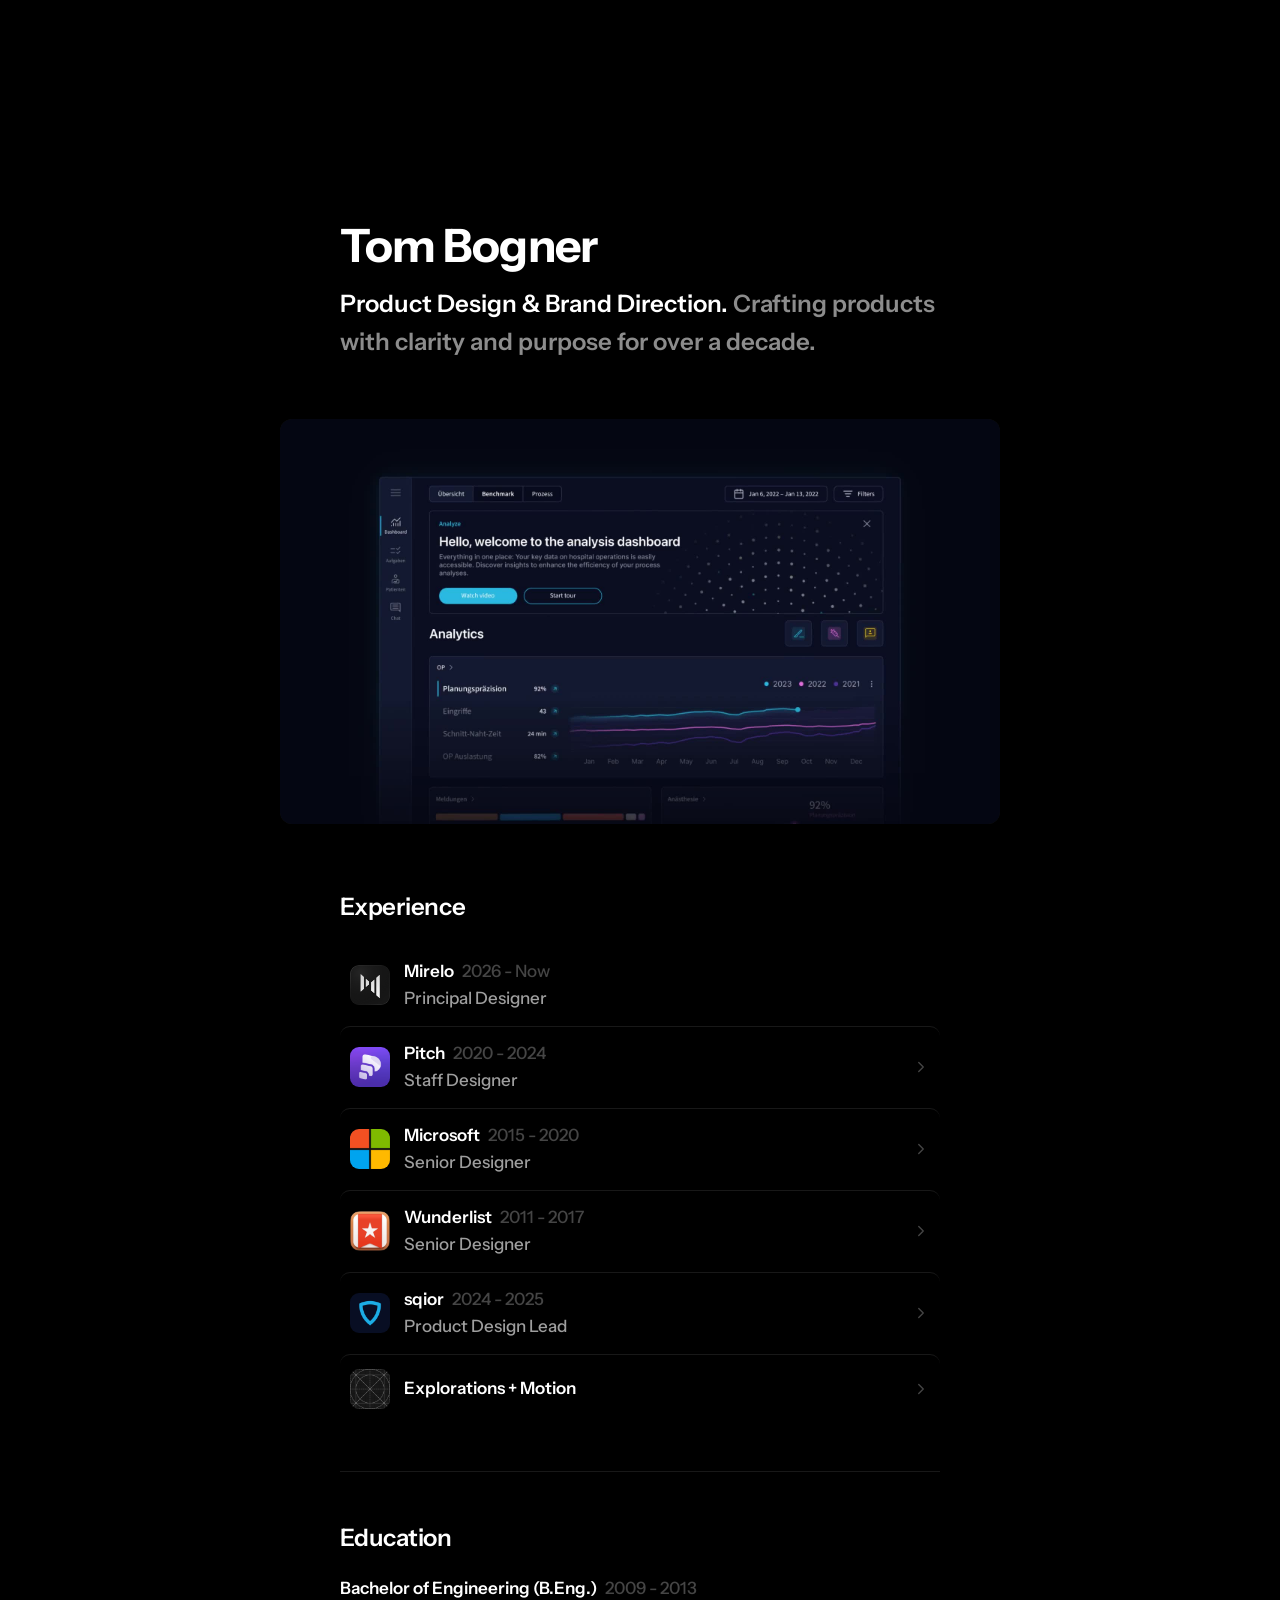
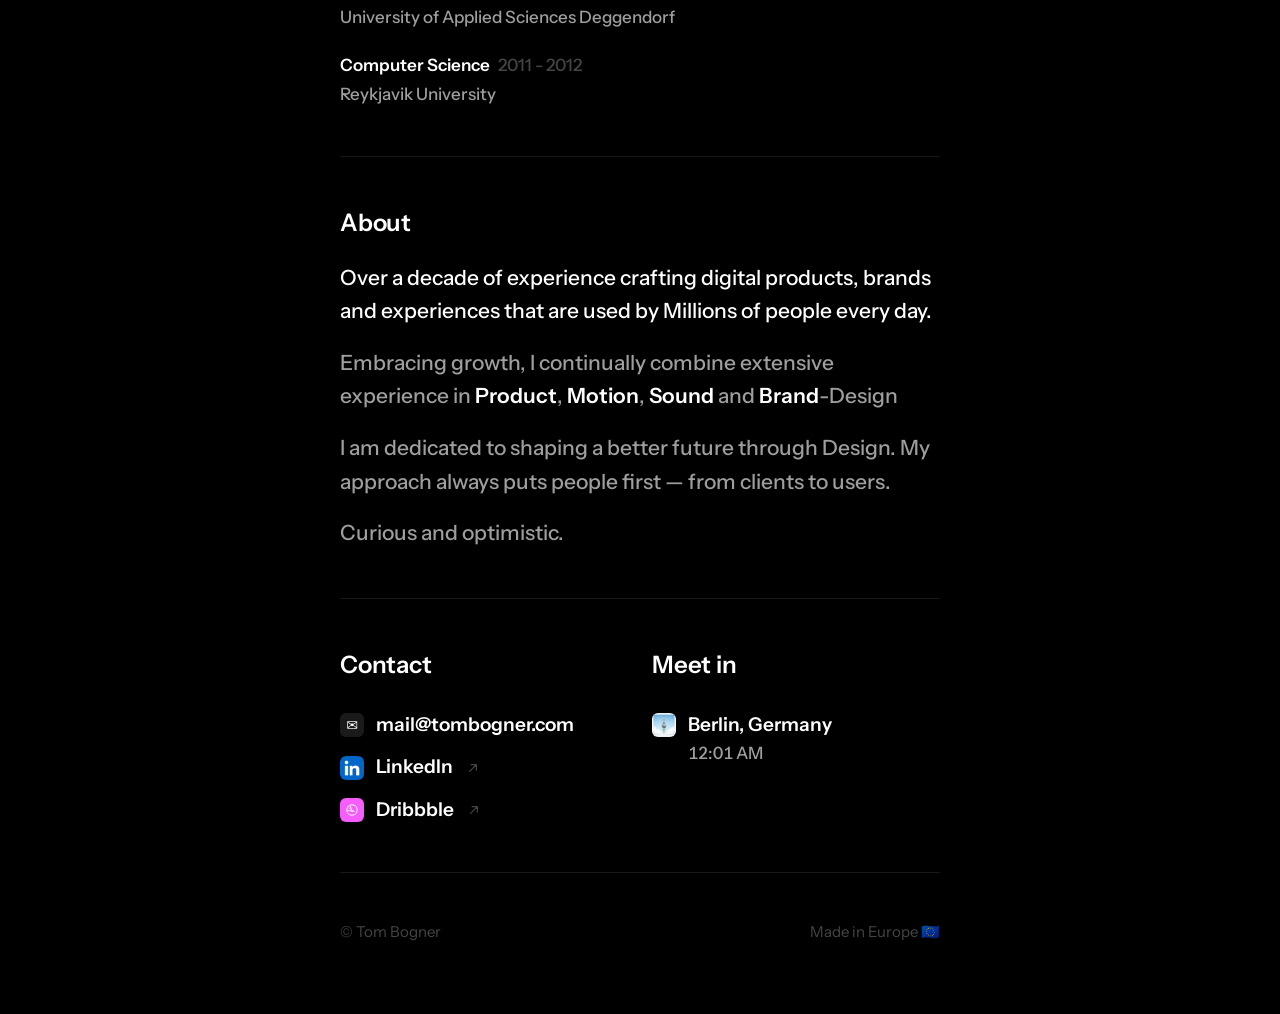
==== commit da557128: "Start homepage showreel at 81.2% of duration Seek the showreel to 81.2% on load and keep looping fro" ====
--- a/index.html
+++ b/index.html
@@ -58,6 +58,7 @@
           playsinline
           preload="metadata"
           poster="assets/showreel-poster.jpg"
+          data-start-at="0.812"
           aria-label="Selected work showreel"
         >
           <source src="assets/showreel.mp4" type="video/mp4" />
--- a/css/styles.css
+++ b/css/styles.css
@@ -320,6 +320,13 @@
   gap: 32px 24px;
 }
 
+#contact,
+#meet {
+  display: flex;
+  flex-direction: column;
+  gap: 28px;
+}
+
 .contact-list,
 .meet-list {
   list-style: none;
